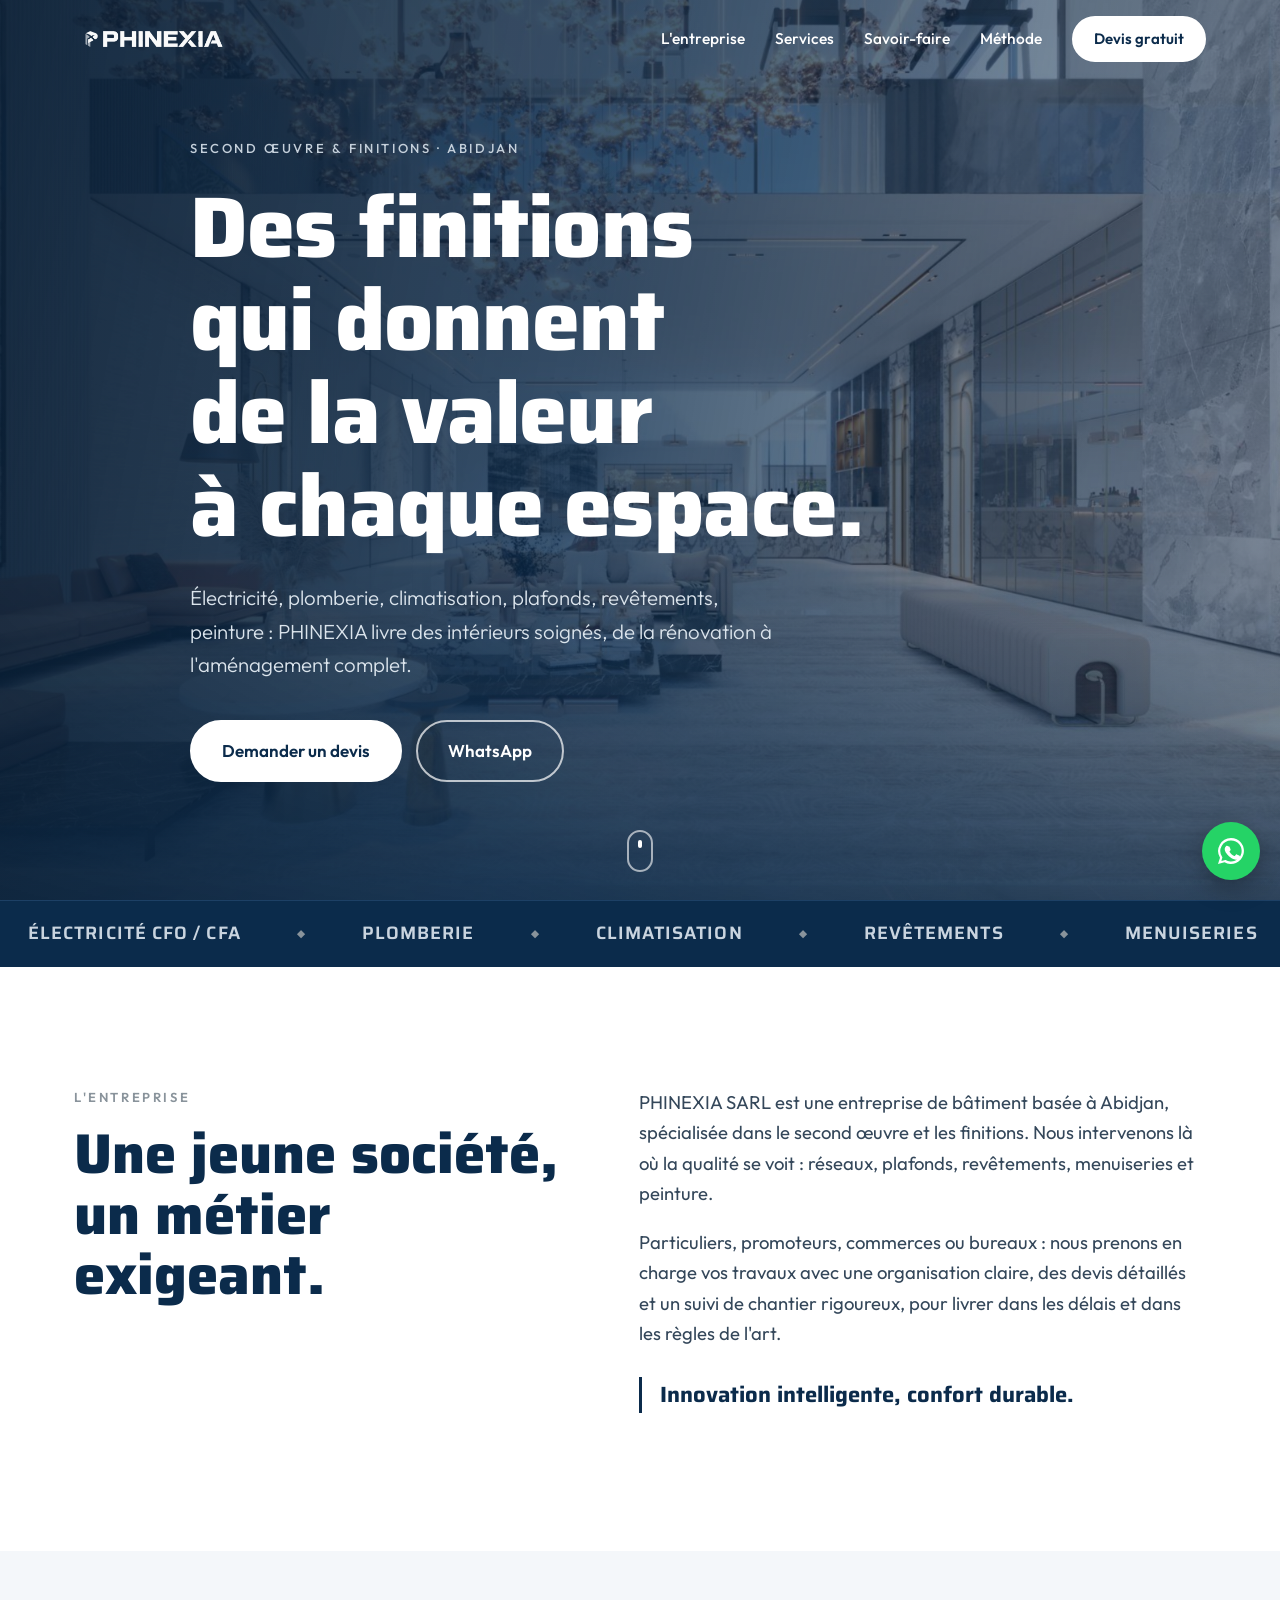
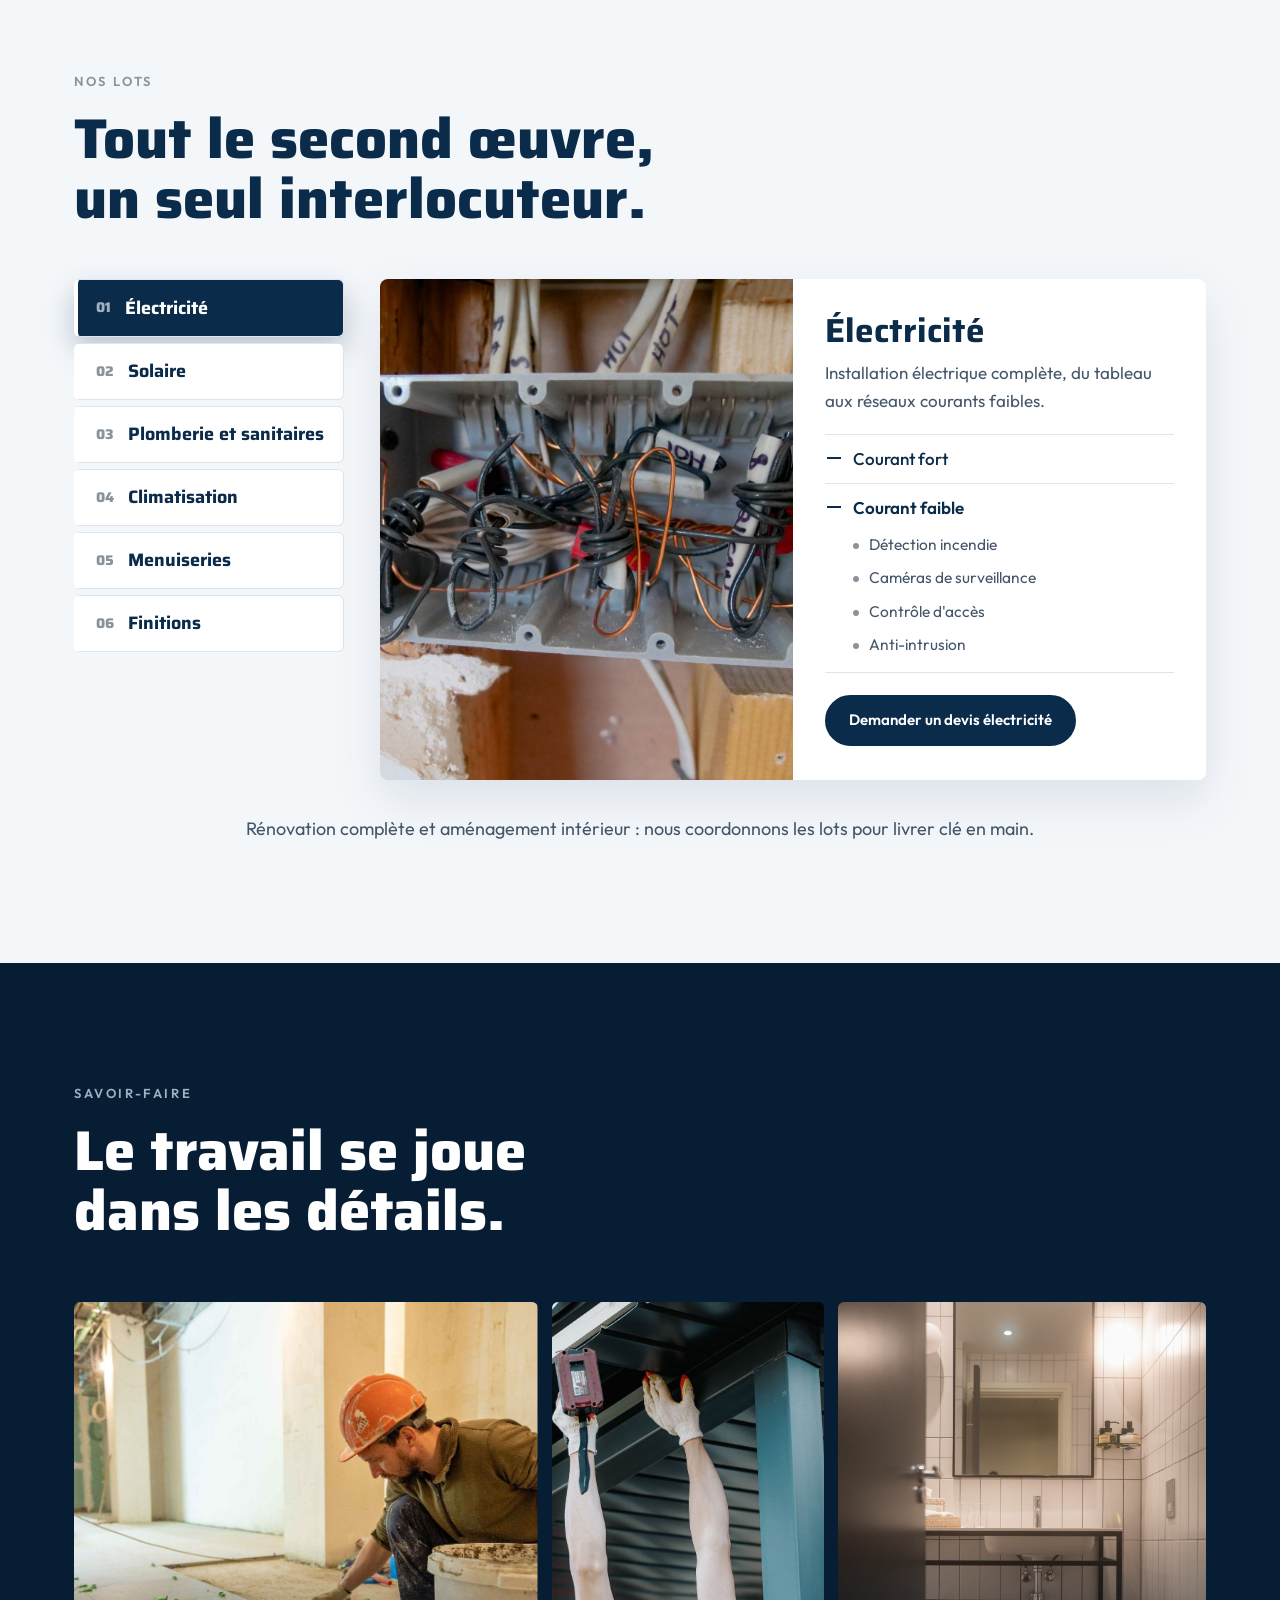
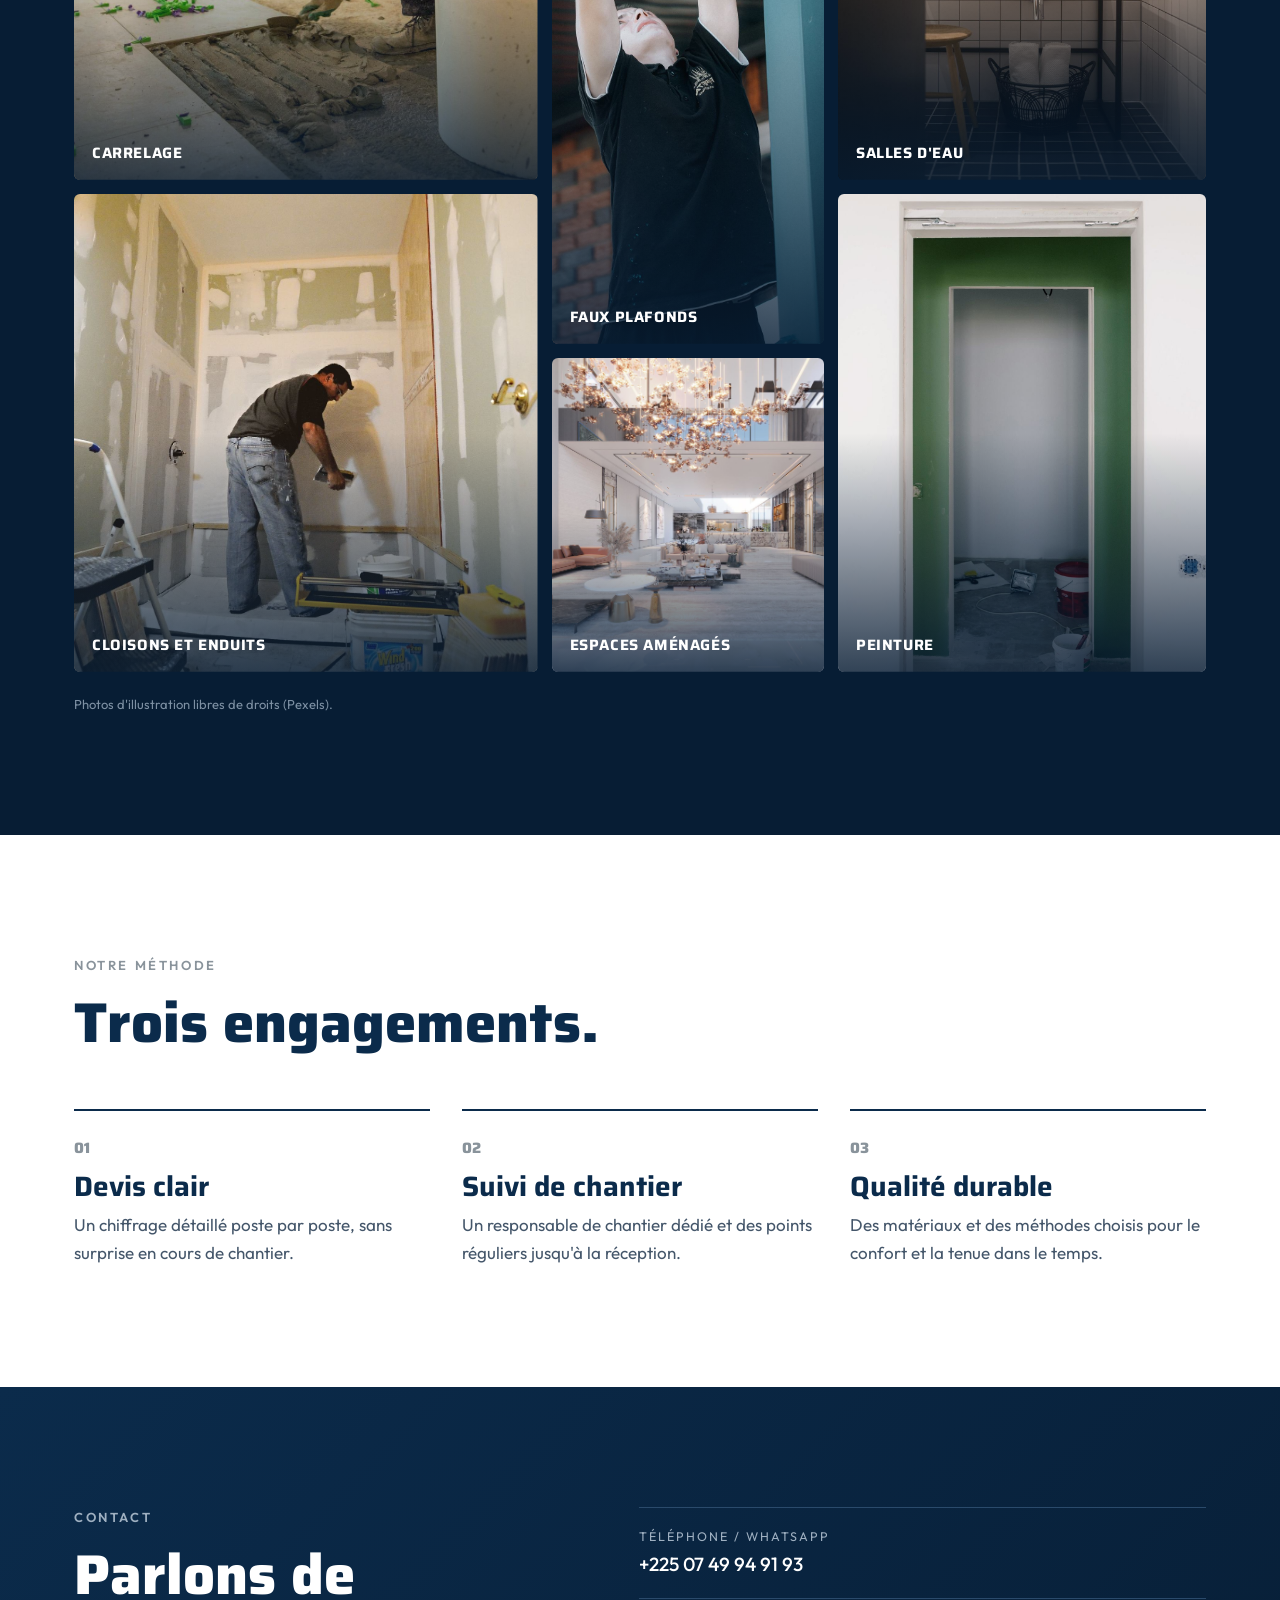
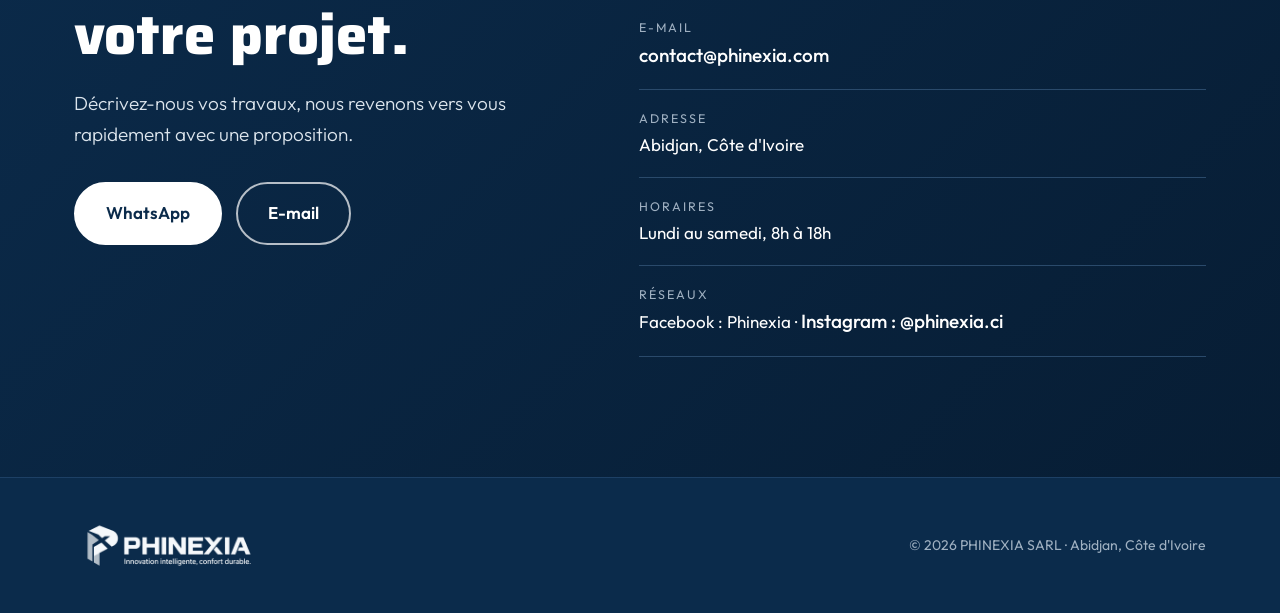
==== index.html @ 2ebe4e52 "Add files via upload" ====
<!DOCTYPE html>
<html lang="fr">
<head>
<meta charset="utf-8">
<meta name="viewport" content="width=device-width, initial-scale=1">
<title>PHINEXIA | Second œuvre et finitions du bâtiment à Abidjan</title>
<meta name="description" content="PHINEXIA SARL, second œuvre et finitions à Abidjan : électricité, plomberie, climatisation, revêtements, menuiserie, faux plafonds, peinture, étanchéité, rénovation et aménagement intérieur.">
<meta name="theme-color" content="#0B2B4B">
<meta property="og:title" content="PHINEXIA | Second œuvre et finitions à Abidjan">
<meta property="og:description" content="Innovation intelligente, confort durable.">
<meta property="og:image" content="assets/salon.jpg">
<meta property="og:type" content="website">
<link rel="icon" href="favicon.png">
<link rel="preconnect" href="https://fonts.googleapis.com">
<link rel="preconnect" href="https://fonts.gstatic.com" crossorigin>
<link href="https://fonts.googleapis.com/css2?family=Outfit:wght@300;400;500;600&family=Saira:wght@600;700;800&display=swap" rel="stylesheet">
<link rel="stylesheet" href="style.css">
</head>
<body>
<div class="progress" id="progress"></div>
<header class="header" id="header">
  <div class="wrap nav">
    <a href="#top" class="brand"><img class="l-light" src="assets/logo-light.png" alt="PHINEXIA" width="160" height="39"><img class="l-dark" src="assets/logo-header.png" alt="" width="160" height="39"></a>
    <button class="burger" id="burger" aria-label="Menu" aria-expanded="false"><span></span><span></span></button>
    <nav id="menu">
      <a href="#about">L'entreprise</a><a href="#services">Services</a><a href="#realisations">Savoir-faire</a><a href="#method">Méthode</a>
      <a href="#contact" class="btn btn-sm">Devis gratuit</a>
    </nav>
  </div>
</header>

<main id="top">
<section class="hero">
  <div class="hero-bg" id="heroBg" style="background-image:url(assets/salon.jpg)"></div>
  <div class="hero-shade"></div>
  <div class="wrap hero-in">
    <p class="eyebrow rv">Second œuvre &amp; finitions · Abidjan</p>
    <h1 class="split" id="h1"><span>Des finitions</span> <span>qui donnent</span> <span>de la valeur</span> <span>à chaque espace.</span></h1>
    <p class="lead rv d3">Électricité, plomberie, climatisation, plafonds, revêtements, peinture : PHINEXIA livre des intérieurs soignés, de la rénovation à l'aménagement complet.</p>
    <div class="cta rv d4">
      <a class="btn btn-white" href="#contact">Demander un devis</a>
      <a class="btn btn-ghost" href="https://wa.me/2250749949193?text=Bonjour%20PHINEXIA%2C%20je%20souhaite%20un%20devis." target="_blank" rel="noopener">WhatsApp</a>
    </div>
  </div>
  <a href="#about" class="scroll" aria-label="Défiler"><span></span></a>
</section>

<div class="marquee" aria-hidden="true"><div class="track">
  <span>Électricité CFO / CFA</span><span>Plomberie</span><span>Climatisation</span><span>Revêtements</span><span>Menuiseries</span><span>Faux plafonds</span><span>Peinture</span><span>Étanchéité</span><span>Aménagement intérieur</span>
  <span>Électricité CFO / CFA</span><span>Plomberie</span><span>Climatisation</span><span>Revêtements</span><span>Menuiseries</span><span>Faux plafonds</span><span>Peinture</span><span>Étanchéité</span><span>Aménagement intérieur</span>
</div></div>

<section id="about" class="section">
  <div class="wrap two">
    <div class="rv">
      <p class="kicker">L'entreprise</p>
      <h2>Une jeune société,<br>un métier exigeant.</h2>
    </div>
    <div class="prose rv d2">
      <p>PHINEXIA SARL est une entreprise de bâtiment basée à Abidjan, spécialisée dans le second œuvre et les finitions. Nous intervenons là où la qualité se voit : réseaux, plafonds, revêtements, menuiseries et peinture.</p>
      <p>Particuliers, promoteurs, commerces ou bureaux : nous prenons en charge vos travaux avec une organisation claire, des devis détaillés et un suivi de chantier rigoureux, pour livrer dans les délais et dans les règles de l'art.</p>
      <p class="sig">Innovation intelligente, confort durable.</p>
    </div>
  </div>
</section>

<section id="services" class="services">
  <div class="wrap">
    <p class="kicker rv">Nos lots</p><h2 class="rv">Tout le second œuvre,<br>un seul interlocuteur.</h2>
    <div class="tabs rv d2">
      <div class="tablist" role="tablist" aria-label="Lots de travaux">
<button role="tab" id="tab-elec" aria-controls="p-elec" aria-selected="true" tabindex="0"><span class="tn">01</span><span class="tt">Électricité</span></button>
<button role="tab" id="tab-solaire" aria-controls="p-solaire" aria-selected="false" tabindex="-1"><span class="tn">02</span><span class="tt">Solaire</span></button>
<button role="tab" id="tab-plomb" aria-controls="p-plomb" aria-selected="false" tabindex="-1"><span class="tn">03</span><span class="tt">Plomberie et sanitaires</span></button>
<button role="tab" id="tab-clim" aria-controls="p-clim" aria-selected="false" tabindex="-1"><span class="tn">04</span><span class="tt">Climatisation</span></button>
<button role="tab" id="tab-menu" aria-controls="p-menu" aria-selected="false" tabindex="-1"><span class="tn">05</span><span class="tt">Menuiseries</span></button>
<button role="tab" id="tab-fin" aria-controls="p-fin" aria-selected="false" tabindex="-1"><span class="tn">06</span><span class="tt">Finitions</span></button>
      </div>
      <div class="panels">
<div role="tabpanel" id="p-elec" aria-labelledby="tab-elec" class="panel">
<div class="p-img"><img src="assets/tableau.jpg" alt="Tableau électrique ouvert" loading="lazy"></div>
<div class="p-txt"><h3>Électricité</h3><p>Installation électrique complète, du tableau aux réseaux courants faibles.</p><ul class="sub"><li>Courant fort</li><li class="grp"><strong>Courant faible</strong><ul><li>Détection incendie</li><li>Caméras de surveillance</li><li>Contrôle d'accès</li><li>Anti-intrusion</li></ul></li></ul><a class="btn btn-sm2" href="#contact">Demander un devis électricité</a></div></div>
<div role="tabpanel" id="p-solaire" aria-labelledby="tab-solaire" class="panel" hidden>
<div class="p-img"><img src="assets/solaire2.jpg" alt="Technicien posant un panneau solaire" loading="lazy"></div>
<div class="p-txt"><h3>Solaire</h3><p>Produire votre propre énergie, avec une installation propre et sécurisée.</p><ul class="sub"><li>Panneaux photovoltaïques</li><li>Onduleurs et stockage</li><li>Raccordement et mise en service</li></ul><a class="btn btn-sm2" href="#contact">Demander un devis solaire</a></div></div>
<div role="tabpanel" id="p-plomb" aria-labelledby="tab-plomb" class="panel" hidden>
<div class="p-img"><img src="assets/plumb.jpg" alt="Installation de tuyauterie" loading="lazy"></div>
<div class="p-txt"><h3>Plomberie et sanitaires</h3><p>Alimentation, évacuation et équipements sanitaires, posés dans les règles de l'art.</p><ul class="sub"><li>Alimentation en eau</li><li>Évacuations</li><li>Sanitaires et robinetterie</li><li>Production d'eau chaude</li></ul><a class="btn btn-sm2" href="#contact">Demander un devis plomberie et sanitaires</a></div></div>
<div role="tabpanel" id="p-clim" aria-labelledby="tab-clim" class="panel" hidden>
<div class="p-img"><img src="assets/clim.jpg" alt="Technicien de climatisation" loading="lazy"></div>
<div class="p-txt"><h3>Climatisation</h3><p>Le confort thermique toute l'année, avec un matériel adapté à chaque volume.</p><ul class="sub"><li>Splits et multi-splits</li><li>Installation et mise en service</li><li>Entretien</li></ul><a class="btn btn-sm2" href="#contact">Demander un devis climatisation</a></div></div>
<div role="tabpanel" id="p-menu" aria-labelledby="tab-menu" class="panel" hidden>
<div class="p-img"><img src="assets/menu.jpg" alt="Pose de charnière sur une porte" loading="lazy"></div>
<div class="p-txt"><h3>Menuiseries</h3><p>Portes, fenêtres et agencements, ajustés au millimètre.</p><ul class="sub"><li>Portes et huisseries</li><li>Fenêtres et baies</li><li>Placards et agencements</li></ul><a class="btn btn-sm2" href="#contact">Demander un devis menuiseries</a></div></div>
<div role="tabpanel" id="p-fin" aria-labelledby="tab-fin" class="panel" hidden>
<div class="p-img"><img src="assets/enduit.jpg" alt="Ouvrier appliquant un enduit" loading="lazy"></div>
<div class="p-txt"><h3>Finitions</h3><p>Le détail qui fait la différence à la livraison.</p><ul class="sub"><li>Peinture</li><li>Revêtements de sols et de murs</li><li>Carrelage</li><li>Faux plafonds</li><li>Étanchéité</li></ul><a class="btn btn-sm2" href="#contact">Demander un devis finitions</a></div></div>
      </div>
    </div>
    <p class="also rv">Rénovation complète et aménagement intérieur : nous coordonnons les lots pour livrer clé en main.</p>
  </div>
</section>

<section id="realisations" class="section dark">
  <div class="wrap">
    <p class="kicker light rv">Savoir-faire</p>
    <h2 class="rv">Le travail se joue<br>dans les détails.</h2>
    <div class="gallery">
      <figure class="g g1 rv-img"><img src="assets/tiles.jpg" alt="Pose de carrelage" loading="lazy"><figcaption>Carrelage</figcaption></figure>
      <figure class="g g2 rv-img"><img src="assets/ceiling.jpg" alt="Pose de faux plafond" loading="lazy"><figcaption>Faux plafonds</figcaption></figure>
      <figure class="g g3 rv-img"><img src="assets/bain.jpg" alt="Salle d'eau carrelée" loading="lazy"><figcaption>Salles d'eau</figcaption></figure>
      <figure class="g g4 rv-img"><img src="assets/drywall.jpg" alt="Cloisons et enduits" loading="lazy"><figcaption>Cloisons et enduits</figcaption></figure>
      <figure class="g g5 rv-img"><img src="assets/peinture.jpg" alt="Peinture et finitions" loading="lazy"><figcaption>Peinture</figcaption></figure>
      <figure class="g g6 rv-img"><img src="assets/salon.jpg" alt="Espace aménagé" loading="lazy" style="object-position:30% 50%"><figcaption>Espaces aménagés</figcaption></figure>
    </div>
    <p class="credit">Photos d'illustration libres de droits (Pexels).</p>
  </div>
</section>

<section id="method" class="section">
  <div class="wrap">
    <p class="kicker rv">Notre méthode</p>
    <h2 class="rv">Trois engagements.</h2>
    <div class="steps">
      <div class="step rv"><span>01</span><h3>Devis clair</h3><p>Un chiffrage détaillé poste par poste, sans surprise en cours de chantier.</p></div>
      <div class="step rv d2"><span>02</span><h3>Suivi de chantier</h3><p>Un responsable de chantier dédié et des points réguliers jusqu'à la réception.</p></div>
      <div class="step rv d3"><span>03</span><h3>Qualité durable</h3><p>Des matériaux et des méthodes choisis pour le confort et la tenue dans le temps.</p></div>
    </div>
  </div>
</section>

<section id="contact" class="section contact">
  <div class="wrap two">
    <div class="rv">
      <p class="kicker light">Contact</p>
      <h2>Parlons de<br>votre projet.</h2>
      <p class="lead2">Décrivez-nous vos travaux, nous revenons vers vous rapidement avec une proposition.</p>
      <div class="cta">
        <a class="btn btn-white" href="https://wa.me/2250749949193?text=Bonjour%20PHINEXIA%2C%20je%20souhaite%20un%20devis." target="_blank" rel="noopener">WhatsApp</a>
        <a class="btn btn-ghost" href="mailto:contact@phinexia.com">E-mail</a>
      </div>
    </div>
    <ul class="info rv d2">
      <li><span>Téléphone / WhatsApp</span><a href="tel:+2250749949193">+225 07 49 94 91 93</a></li>
      <li><span>E-mail</span><a href="mailto:contact@phinexia.com">contact@phinexia.com</a></li>
      <li><span>Adresse</span>Abidjan, Côte d'Ivoire</li>
      <li><span>Horaires</span>Lundi au samedi, 8h à 18h</li>
      <li><span>Réseaux</span>Facebook : Phinexia · <a href="https://www.instagram.com/phinexia.ci/" target="_blank" rel="noopener">Instagram : @phinexia.ci</a></li>
    </ul>
  </div>
</section>
</main>

<footer class="footer"><div class="wrap foot"><img src="assets/logo-footer.png" alt="PHINEXIA" width="200" height="71"><p>© <span id="y">2026</span> PHINEXIA SARL · Abidjan, Côte d'Ivoire</p></div></footer>

<a class="wa" href="https://wa.me/2250749949193?text=Bonjour%20PHINEXIA%2C%20je%20souhaite%20un%20devis." target="_blank" rel="noopener" aria-label="WhatsApp"><svg viewBox="0 0 32 32"><path fill="#fff" d="M16 3a13 13 0 0 0-11 19.7L3 29l6.5-1.7A13 13 0 1 0 16 3zm0 2.4a10.6 10.6 0 1 1-5.4 19.7l-.4-.2-3.8 1 1-3.7-.3-.4A10.6 10.6 0 0 1 16 5.4zm-4 5.3c-.3 0-.7.1-1 .5-.4.4-1.3 1.3-1.3 3.1s1.4 3.6 1.5 3.8c.2.2 2.600 4.100 6.400 5.600 3.200 1.200 3.800 1 4.500.9.700-.1 2.200-.9 2.500-1.800.3-.9.3-1.600.2-1.800-.1-.2-.3-.3-.7-.5l-2.300-1.100c-.3-.1-.6-.2-.8.200l-1 1.200c-.2.200-.4.200-.7.100-.4-.2-1.500-.6-2.800-1.700-1-.9-1.700-2-1.900-2.400-.2-.4 0-.5.200-.7l.5-.6.300-.5c.1-.2 0-.4 0-.5l-1-2.400c-.3-.6-.5-.5-.8-.5z"/></svg></a>

<script src="main.js"></script>
</body>
</html>
---- style.css ----
:root{--navy:#0B2B4B;--navy2:#071d34;--grey:#89939B;--bg:#F4F7FA;--ink:#1c2b3a;--line:#dde5ee;--ease:cubic-bezier(.2,.7,.2,1)}
*{box-sizing:border-box}html{scroll-behavior:smooth}
body{margin:0;overflow-x:clip;font-family:Outfit,system-ui,sans-serif;color:var(--ink);line-height:1.65;font-size:17px;background:#fff;overflow-x:hidden}
img{max-width:100%;display:block}
.wrap{max-width:1180px;margin:0 auto;padding:0 24px}
h1,h2,h3{font-family:Saira,Outfit,sans-serif;color:var(--navy);line-height:1.08;margin:0}
.progress{position:fixed;top:0;left:0;height:3px;background:#fff;z-index:60;width:0;mix-blend-mode:difference}
/* header */
.header{position:fixed;top:0;left:0;right:0;z-index:50;transition:background .35s,box-shadow .35s}
.nav{display:flex;align-items:center;justify-content:space-between;height:78px;transition:height .35s}
.header.solid{background:rgba(255,255,255,.94);backdrop-filter:blur(10px);box-shadow:0 1px 0 var(--line)}
.header.solid .nav{height:64px}
.brand img{width:160px;height:auto}
.l-dark{display:none}.header.solid .l-dark,.header.menu-open .l-dark{display:block}.header.solid .l-light,.header.menu-open .l-light{display:none}
nav{display:flex;align-items:center;gap:30px}
nav a{color:#fff;text-decoration:none;font-weight:500;font-size:15.5px;position:relative}
nav a:not(.btn)::after{content:"";position:absolute;left:0;bottom:-4px;height:2px;width:0;background:currentColor;transition:width .3s var(--ease)}
nav a:not(.btn):hover::after{width:100%}
.header.solid nav a{color:var(--navy)}.header.solid nav a.btn{color:#fff}
.btn{display:inline-block;background:var(--navy);color:#fff;padding:15px 30px;border-radius:999px;text-decoration:none;font-weight:600;border:2px solid var(--navy);transition:.3s var(--ease)}
.btn:hover{transform:translateY(-2px);box-shadow:0 10px 24px rgba(11,43,75,.3)}
.btn-sm{padding:9px 20px;font-size:15px;background:#fff;color:var(--navy);border-color:#fff}
.header.solid .btn-sm{background:var(--navy);border-color:var(--navy)}
.btn-white{background:#fff;color:var(--navy);border-color:#fff}
.btn-ghost{background:transparent;color:#fff;border-color:rgba(255,255,255,.7)}.btn-ghost:hover{background:#fff;color:var(--navy)}
.burger{display:none;background:none;border:0;padding:10px;cursor:pointer}
.burger span{display:block;width:28px;height:2px;background:#fff;margin:7px 0;transition:.3s}
.header.solid .burger span,.header.menu-open .burger span{background:var(--navy)}
/* hero */
.hero{position:relative;min-height:100vh;min-height:100svh;display:flex;align-items:center;color:#fff;overflow:hidden;background:var(--navy)}
.hero-bg{position:absolute;inset:-6% 0;background-size:cover;background-position:center;will-change:transform;transform:scale(1.08);animation:zoom 22s ease-out forwards}
@keyframes zoom{from{filter:brightness(.9)}to{filter:brightness(1)}}
.hero-shade{position:absolute;inset:0;background:linear-gradient(100deg,rgba(7,29,52,.92) 0%,rgba(11,43,75,.78) 45%,rgba(11,43,75,.35) 100%),linear-gradient(0deg,rgba(7,29,52,.7),transparent 35%)}
.hero-in{position:relative;z-index:2;padding-top:110px;padding-bottom:90px}
.hero h1{color:#fff;font-size:clamp(40px,7vw,86px);font-weight:800;max-width:900px;letter-spacing:-.01em}
.split span{display:inline-block;opacity:0;transform:translateY(40px);transition:opacity .9s var(--ease),transform .9s var(--ease)}
.ready .split span{opacity:1;transform:none}
.eyebrow{text-transform:uppercase;letter-spacing:.2em;font-size:13px;color:#c5d0db;margin:0 0 22px;font-weight:500}
.lead{font-size:clamp(17px,1.6vw,21px);max-width:600px;color:#dbe4ec;margin:28px 0 38px;font-weight:300}
.cta{display:flex;gap:14px;flex-wrap:wrap}
.scroll{position:absolute;left:50%;bottom:28px;width:26px;height:42px;border:2px solid rgba(255,255,255,.6);border-radius:14px;z-index:2;transform:translateX(-50%)}
.scroll span{position:absolute;left:50%;top:8px;width:4px;height:8px;margin-left:-2px;background:#fff;border-radius:2px;animation:sc 1.8s infinite}
@keyframes sc{0%{opacity:0;transform:translateY(0)}30%{opacity:1}100%{opacity:0;transform:translateY(16px)}}
/* reveal */
.rv{opacity:0;transform:translateY(34px);transition:opacity .9s var(--ease),transform .9s var(--ease)}
.rv.in{opacity:1;transform:none}
.hero .rv{transition-delay:.7s}.hero .rv.d3{transition-delay:1.0s}.hero .rv.d4{transition-delay:1.2s}
.ready .hero .rv{opacity:1;transform:none}
.d2{transition-delay:.15s}.d3{transition-delay:.3s}
.rv-img img{clip-path:inset(0 0 100% 0);transform:scale(1.18);transition:clip-path 1.1s var(--ease),transform 1.6s var(--ease)}.rv-img.in img{clip-path:inset(0 0 0 0);transform:scale(1)}
/* marquee */
.marquee{background:var(--navy);color:#fff;overflow:hidden;white-space:nowrap;padding:18px 0;border-top:1px solid #1d4065}
.track{display:inline-flex;animation:mq 38s linear infinite}
.track span{font-family:Saira;font-weight:600;font-size:18px;letter-spacing:.06em;text-transform:uppercase;padding:0 28px;color:#c9d4df}
.track span::after{content:"◆";margin-left:56px;color:var(--grey);font-size:10px;vertical-align:middle}
@keyframes mq{to{transform:translateX(-50%)}}
/* sections */
.section{padding:120px 0}
.kicker{text-transform:uppercase;letter-spacing:.2em;font-size:13px;font-weight:600;color:var(--grey);margin:0 0 16px}.kicker.light{color:#9fb0c1}
h2{font-size:clamp(32px,4.6vw,56px);font-weight:800}
.two{display:grid;grid-template-columns:1fr 1.15fr;gap:72px;align-items:start}
.prose p{margin:0 0 18px;font-size:18.5px;color:#34475a}
.prose .sig{font-family:Saira;font-weight:700;color:var(--navy);font-size:22px;margin-top:28px;padding-left:18px;border-left:3px solid var(--navy)}
/* services */
.services{background:var(--bg);padding:120px 0}
.services h2{margin-bottom:50px}
.tabs{min-width:0;display:grid;grid-template-columns:270px 1fr;gap:36px;align-items:start}
.tablist{display:flex;flex-direction:column;gap:6px}
.tablist button{font:inherit;display:flex;align-items:center;gap:14px;text-align:left;background:#fff;border:1px solid var(--line);border-left:4px solid transparent;border-radius:6px;padding:16px 18px;cursor:pointer;color:var(--navy);transition:.3s var(--ease)}
.tablist button:hover{transform:translateX(4px);border-color:var(--grey)}
.tablist button[aria-selected=true]{background:var(--navy);color:#fff;border-left-color:#fff;box-shadow:0 12px 28px rgba(11,43,75,.25)}
.tn{font-family:Saira;font-weight:800;font-size:14px;color:var(--grey)}
.tablist button[aria-selected=true] .tn{color:#9fb0c1}
.tt{font-family:Saira;font-weight:700;font-size:18px;line-height:1.15}
.panel{display:grid;grid-template-columns:1fr 1fr;background:#fff;border-radius:8px;overflow:hidden;box-shadow:0 20px 50px rgba(11,43,75,.1);animation:pin .6s var(--ease)}
.panel[hidden]{display:none}
@keyframes pin{from{opacity:0;transform:translateY(16px)}to{opacity:1;transform:none}}
.p-img{min-height:380px;background:var(--navy)}.p-img img{width:100%;height:100%;object-fit:cover}
.p-txt{padding:34px 32px}
.p-txt h3{font-size:clamp(26px,2.6vw,34px);margin-bottom:10px}
.p-txt p{margin:0 0 18px;color:#44566a}
.sub,.sub ul{list-style:none;margin:0;padding:0}
.sub>li{padding:10px 0 10px 28px;border-top:1px solid var(--line);position:relative;font-weight:500;color:var(--navy)}
.sub>li:last-child{border-bottom:1px solid var(--line)}
.sub>li::before{content:"";position:absolute;left:2px;top:22px;width:14px;height:2px;background:var(--navy)}
.sub .grp strong{font-weight:600}
.sub .grp ul{margin-top:6px}
.sub .grp ul li{padding:4px 0 4px 16px;font-weight:400;color:#44566a;font-size:15.5px;position:relative}
.sub .grp ul li::before{content:"";position:absolute;left:0;top:15px;width:6px;height:6px;border-radius:50%;background:var(--grey)}
.btn-sm2{margin-top:22px;padding:11px 22px;font-size:15px}
.also{margin:34px 0 0;text-align:center;color:#44566a;font-size:18px}
/* gallery */
.dark{background:var(--navy2);color:#fff}.dark h2{color:#fff}
.gallery{display:grid;grid-template-columns:repeat(12,1fr);grid-auto-rows:150px;gap:14px;margin-top:60px}
.g{margin:0;position:relative;overflow:hidden;border-radius:6px}
.g img{width:100%;height:100%;object-fit:cover;transition:transform .8s var(--ease)!important}
.g:hover img{transform:scale(1.07)!important}
.g::after{content:"";position:absolute;inset:0;background:linear-gradient(0deg,rgba(7,29,52,.8),transparent 50%);pointer-events:none}
.g figcaption{position:absolute;left:18px;bottom:14px;z-index:2;font-family:Saira;font-weight:700;letter-spacing:.04em;text-transform:uppercase;font-size:15px}
.g1{grid-column:1/6;grid-row:span 3}.g2{grid-column:6/9;grid-row:span 4}.g3{grid-column:9/13;grid-row:span 3}
.g4{grid-column:1/6;grid-row:span 3}.g5{grid-column:9/13;grid-row:span 2}.g6{grid-column:6/9;grid-row:span 2}
.g1{grid-row:1/4}.g2{grid-row:1/5}.g3{grid-row:1/4}.g4{grid-row:4/7}.g6{grid-row:5/7}.g5{grid-row:4/7}
.credit{color:#7d90a3;font-size:13px;margin:22px 0 0}
/* steps */
.steps{display:grid;grid-template-columns:repeat(3,1fr);gap:32px;margin-top:56px}
.step{border-top:2px solid var(--navy);padding-top:22px;transition:transform .4s var(--ease)}
.step:hover{transform:translateY(-6px)}
.step span{font-family:Saira;font-weight:800;color:var(--grey);font-size:15px}
.step h3{font-size:28px;margin:10px 0}.step p{margin:0;color:#44566a}
/* contact */
.contact{background:linear-gradient(135deg,#0B2B4B,#071d34);color:#fff}.contact h2{color:#fff}
.lead2{color:#dbe4ec;font-size:19px;margin:22px 0 32px;font-weight:300}
.info{list-style:none;margin:0;padding:0;border-top:1px solid #2a4a6b}
.info li{padding:18px 0;border-bottom:1px solid #2a4a6b}
.info span{display:block;font-size:12.5px;text-transform:uppercase;letter-spacing:.16em;color:#9fb0c1;margin-bottom:2px}
.info a{color:#fff;text-decoration:none;font-weight:500;font-size:19px}.info a:hover{text-decoration:underline}
.footer{background:#0B2B4B;border-top:1px solid #1d4065;padding:34px 0;color:#9fb0c1;font-size:14px}
.foot{display:flex;align-items:center;justify-content:space-between;gap:20px;flex-wrap:wrap}.foot img{width:190px;height:auto}.foot p{margin:0}
.wa{position:fixed;right:20px;bottom:20px;width:58px;height:58px;border-radius:50%;background:#25D366;display:grid;place-items:center;z-index:55;box-shadow:0 8px 24px rgba(0,0,0,.3);transition:transform .3s}
.wa:hover{transform:scale(1.08)}.wa svg{width:32px;height:32px}
@media(max-width:960px){.tabs{grid-template-columns:minmax(0,1fr)}.tabs>*{min-width:0}.panel{min-width:0}.tablist{flex-direction:row;overflow-x:auto;gap:8px;padding-bottom:6px;scroll-snap-type:x mandatory;margin:0 -24px;padding:0 24px 6px}.tablist button{flex:0 0 auto;scroll-snap-align:start}.tablist button:hover{transform:none}.tn{display:none}.panel{grid-template-columns:1fr}.p-img{min-height:240px;aspect-ratio:16/10}.services{padding:84px 0}.two{grid-template-columns:1fr;gap:28px}.svc,.svc.rev{grid-template-columns:1fr;row-gap:26px;margin-bottom:70px}.svc.rev .svc-img{order:0}.section{padding:84px 0}.services{padding-top:84px}
 .steps{grid-template-columns:1fr}
 .gallery{grid-template-columns:repeat(2,1fr);grid-auto-rows:170px}.g1,.g2,.g3,.g4,.g5,.g6{grid-column:auto;grid-row:auto}.g1,.g3{grid-row:span 2}.g2{grid-row:span 3}.g4{grid-row:span 2}}
@media(max-width:820px){
 .burger{display:block}
 nav{display:none;position:absolute;top:100%;left:0;right:0;background:#fff;flex-direction:column;align-items:stretch;gap:0;padding:6px 24px 22px;box-shadow:0 12px 24px rgba(0,0,0,.12)}
 nav.open{display:flex}nav a,.header.solid nav a{color:var(--navy);padding:13px 0}nav a.btn,.header.solid nav a.btn{background:var(--navy);color:#fff;text-align:center;margin-top:8px}
 .header.menu-open{background:#fff}.nav{height:68px}
 .hero-in{padding-top:100px}.cta .btn{flex:1;text-align:center}
}
@media(prefers-reduced-motion:reduce){*{animation:none!important;transition:none!important}.rv,.rv-img img,.split span{opacity:1!important;transform:none!important;clip-path:none!important}}
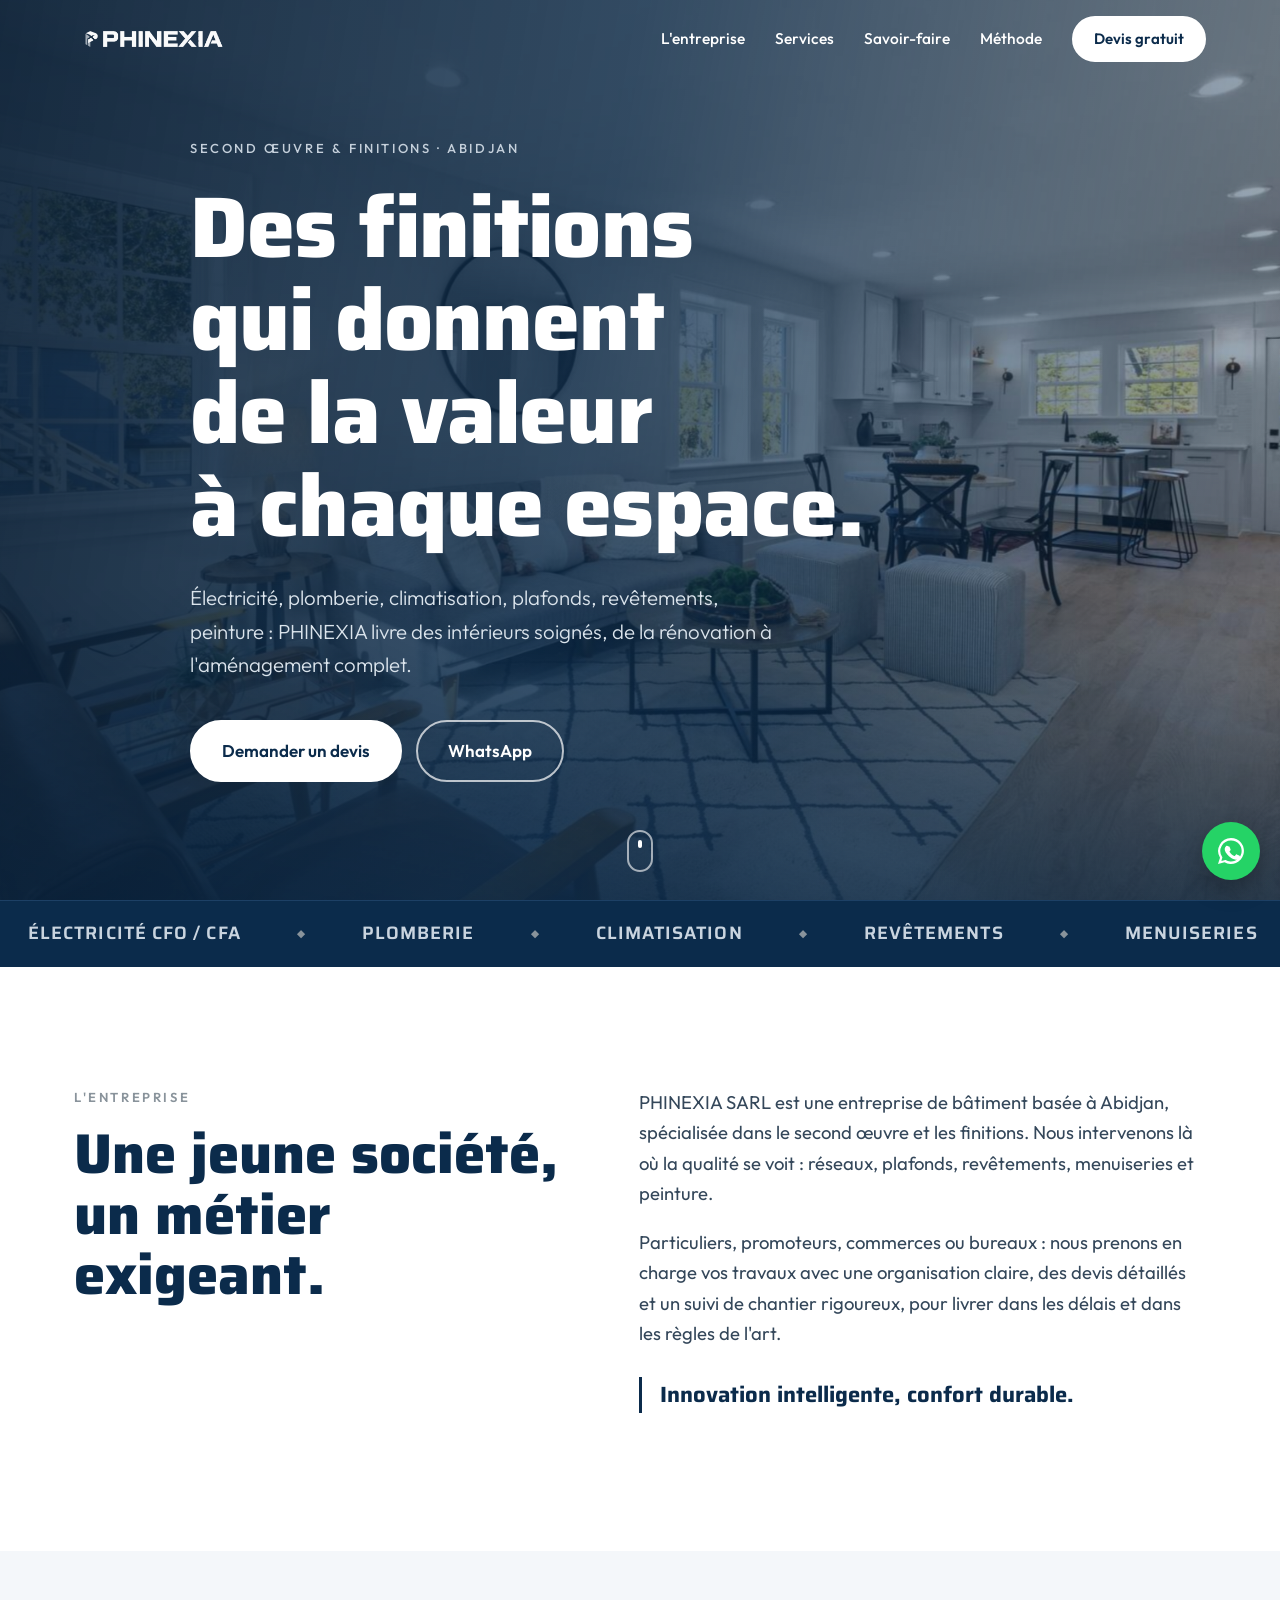
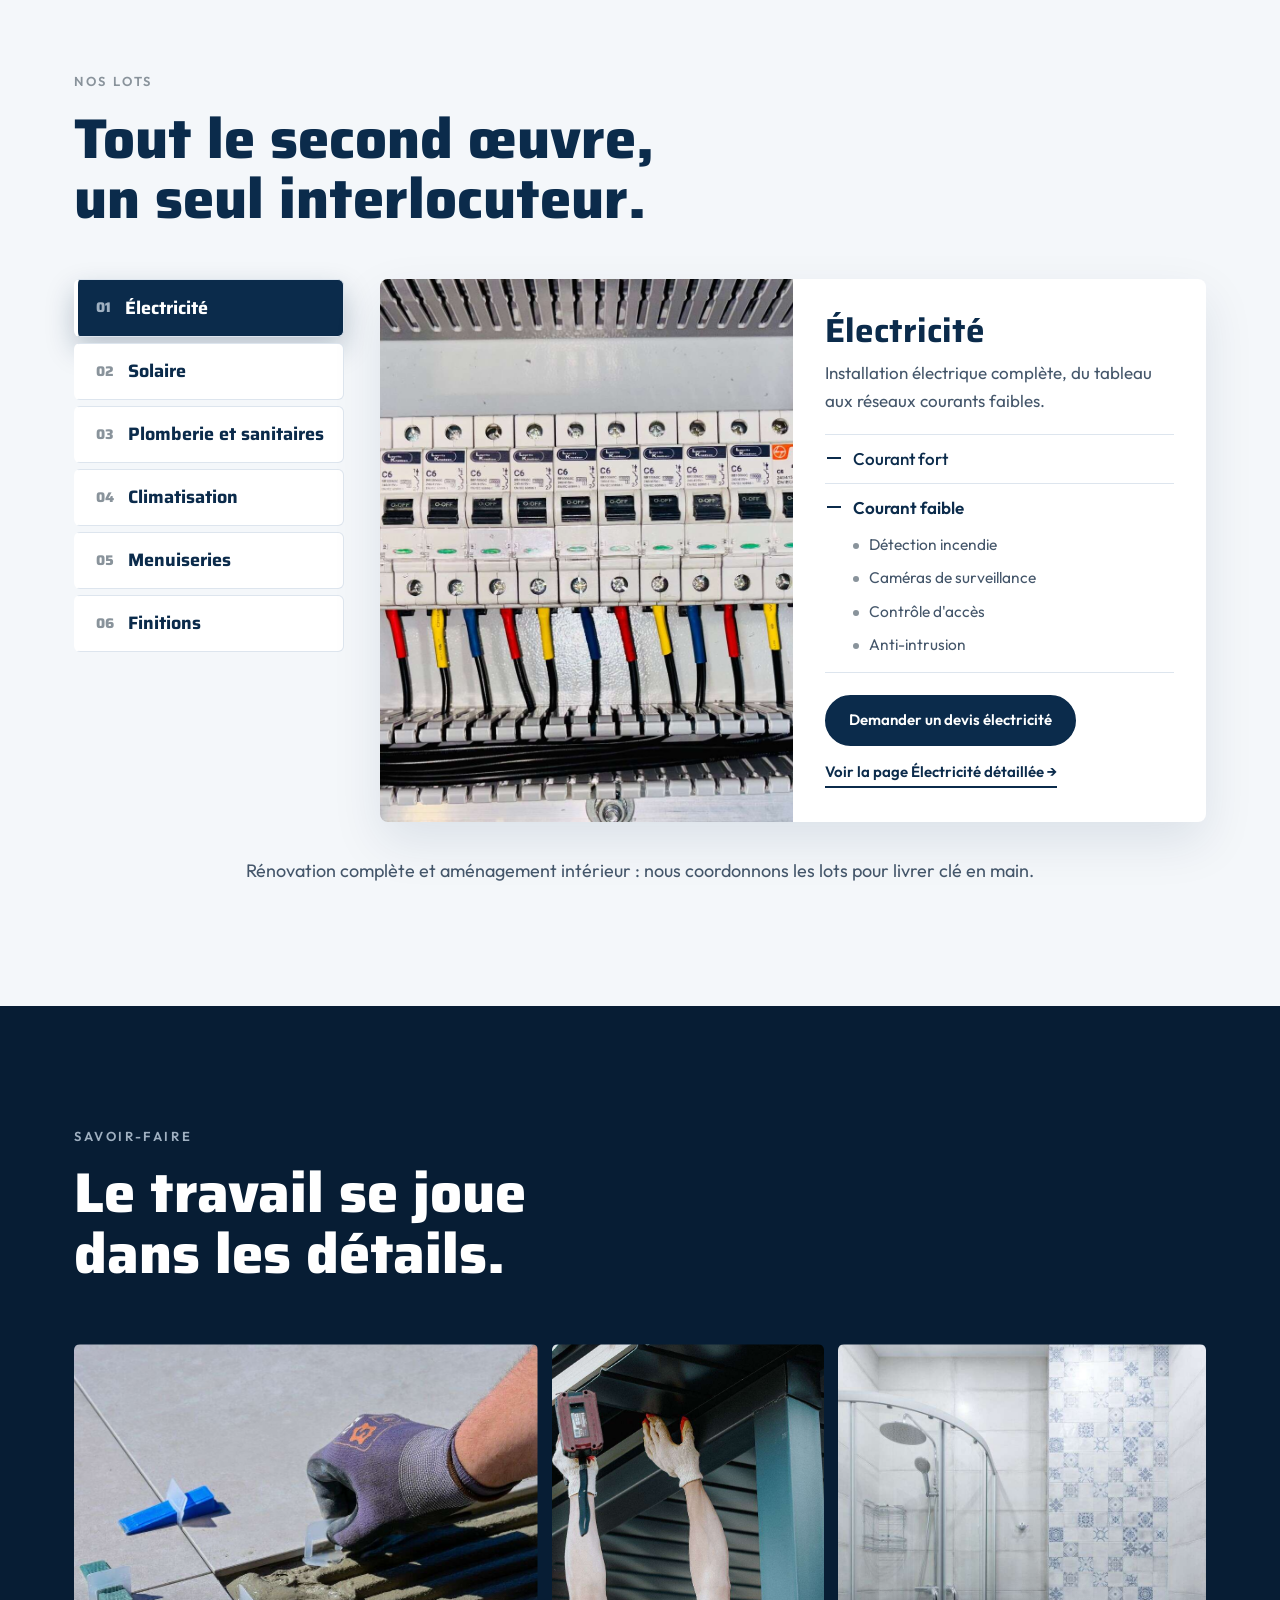
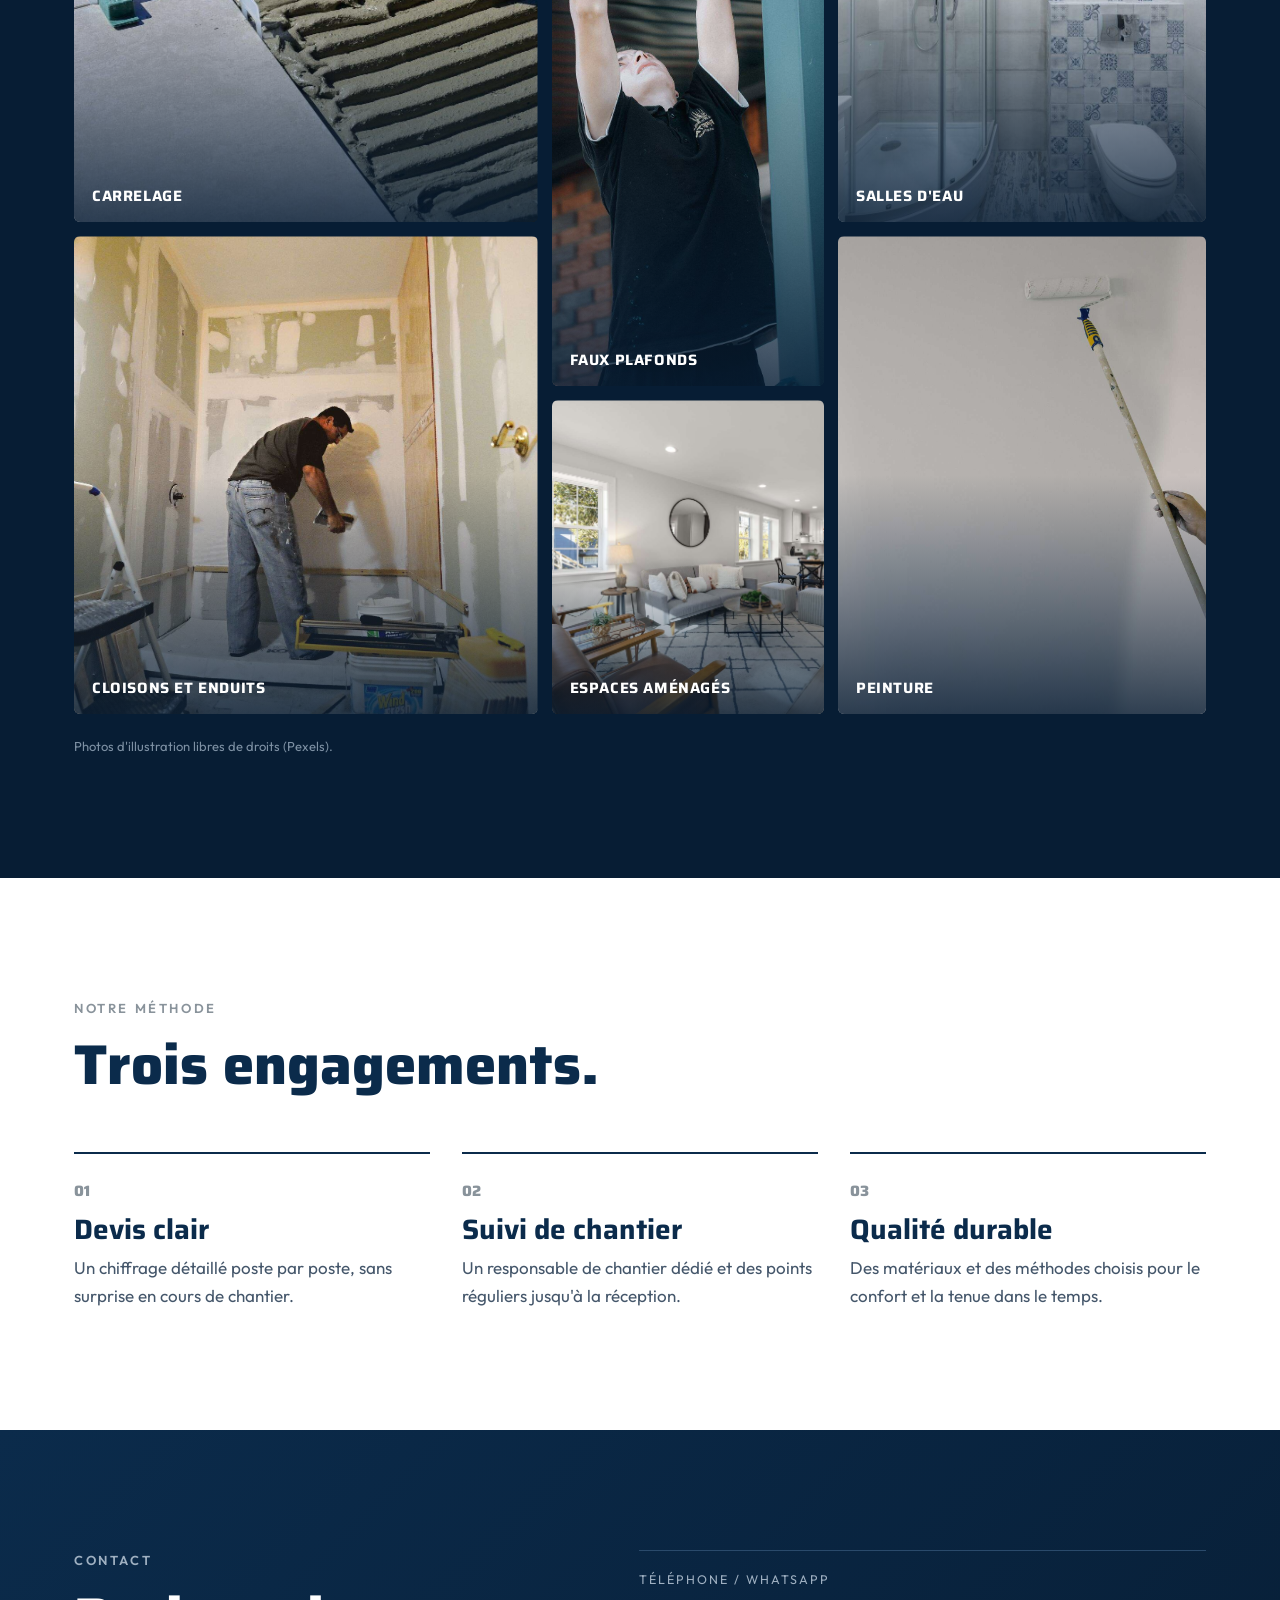
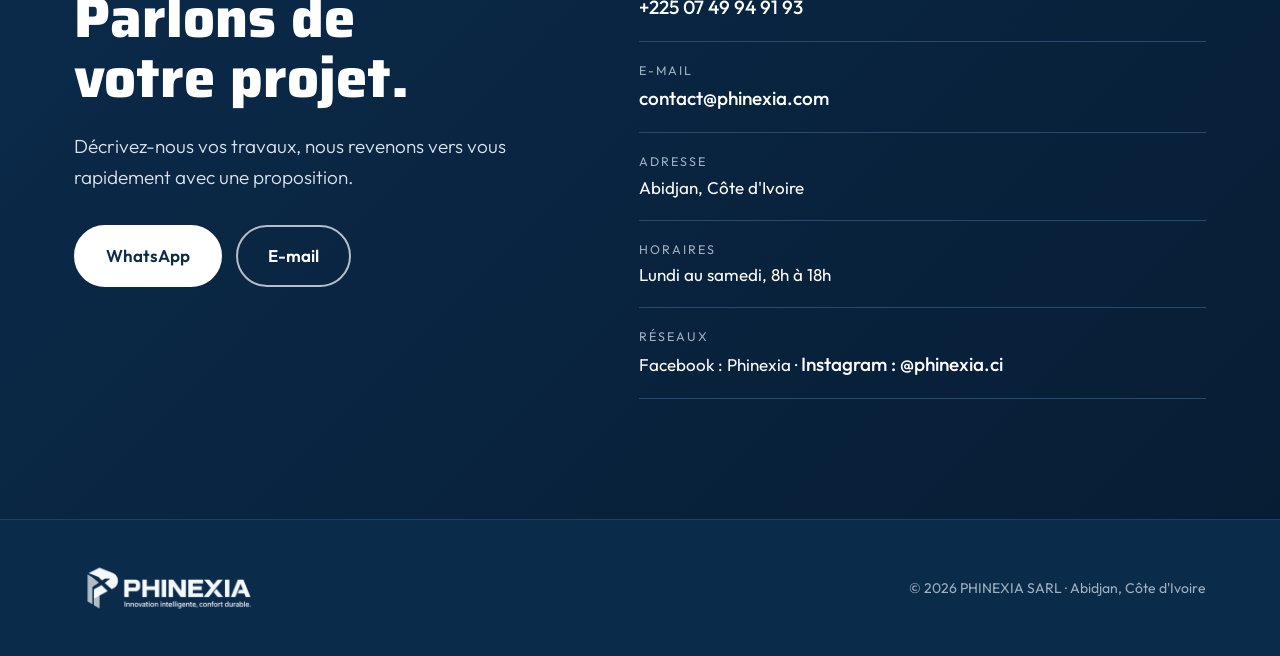
==== commit 27aac5a2: "Add files via upload" ====
--- a/index.html
+++ b/index.html
@@ -15,6 +15,7 @@
 <link rel="preconnect" href="https://fonts.gstatic.com" crossorigin>
 <link href="https://fonts.googleapis.com/css2?family=Outfit:wght@300;400;500;600&family=Saira:wght@600;700;800&display=swap" rel="stylesheet">
 <link rel="stylesheet" href="style.css">
+<link rel="stylesheet" href="page.css">
 </head>
 <body>
 <div class="progress" id="progress"></div>
@@ -79,22 +80,22 @@
       <div class="panels">
 <div role="tabpanel" id="p-elec" aria-labelledby="tab-elec" class="panel">
 <div class="p-img"><img src="assets/tableau.jpg" alt="Tableau électrique ouvert" loading="lazy"></div>
-<div class="p-txt"><h3>Électricité</h3><p>Installation électrique complète, du tableau aux réseaux courants faibles.</p><ul class="sub"><li>Courant fort</li><li class="grp"><strong>Courant faible</strong><ul><li>Détection incendie</li><li>Caméras de surveillance</li><li>Contrôle d'accès</li><li>Anti-intrusion</li></ul></li></ul><a class="btn btn-sm2" href="#contact">Demander un devis électricité</a></div></div>
+<div class="p-txt"><h3>Électricité</h3><p>Installation électrique complète, du tableau aux réseaux courants faibles.</p><ul class="sub"><li>Courant fort</li><li class="grp"><strong>Courant faible</strong><ul><li>Détection incendie</li><li>Caméras de surveillance</li><li>Contrôle d'accès</li><li>Anti-intrusion</li></ul></li></ul><a class="btn btn-sm2" href="#contact">Demander un devis électricité</a><a class="lot-link" href="electricite.html">Voir la page Électricité détaillée →</a></div></div>
 <div role="tabpanel" id="p-solaire" aria-labelledby="tab-solaire" class="panel" hidden>
 <div class="p-img"><img src="assets/solaire2.jpg" alt="Technicien posant un panneau solaire" loading="lazy"></div>
-<div class="p-txt"><h3>Solaire</h3><p>Produire votre propre énergie, avec une installation propre et sécurisée.</p><ul class="sub"><li>Panneaux photovoltaïques</li><li>Onduleurs et stockage</li><li>Raccordement et mise en service</li></ul><a class="btn btn-sm2" href="#contact">Demander un devis solaire</a></div></div>
+<div class="p-txt"><h3>Solaire</h3><p>Produire votre propre énergie, avec une installation propre et sécurisée.</p><ul class="sub"><li>Panneaux photovoltaïques</li><li>Onduleurs et stockage</li><li>Raccordement et mise en service</li></ul><a class="btn btn-sm2" href="#contact">Demander un devis solaire</a><a class="lot-link" href="solaire.html">Voir la page Solaire détaillée →</a></div></div>
 <div role="tabpanel" id="p-plomb" aria-labelledby="tab-plomb" class="panel" hidden>
 <div class="p-img"><img src="assets/plumb.jpg" alt="Installation de tuyauterie" loading="lazy"></div>
-<div class="p-txt"><h3>Plomberie et sanitaires</h3><p>Alimentation, évacuation et équipements sanitaires, posés dans les règles de l'art.</p><ul class="sub"><li>Alimentation en eau</li><li>Évacuations</li><li>Sanitaires et robinetterie</li><li>Production d'eau chaude</li></ul><a class="btn btn-sm2" href="#contact">Demander un devis plomberie et sanitaires</a></div></div>
+<div class="p-txt"><h3>Plomberie et sanitaires</h3><p>Alimentation, évacuation et équipements sanitaires, posés dans les règles de l'art.</p><ul class="sub"><li>Alimentation en eau</li><li>Évacuations</li><li>Sanitaires et robinetterie</li><li>Production d'eau chaude</li></ul><a class="btn btn-sm2" href="#contact">Demander un devis plomberie et sanitaires</a><span class="lot-soon">Page détaillée en préparation</span></div></div>
 <div role="tabpanel" id="p-clim" aria-labelledby="tab-clim" class="panel" hidden>
 <div class="p-img"><img src="assets/clim.jpg" alt="Technicien de climatisation" loading="lazy"></div>
-<div class="p-txt"><h3>Climatisation</h3><p>Le confort thermique toute l'année, avec un matériel adapté à chaque volume.</p><ul class="sub"><li>Splits et multi-splits</li><li>Installation et mise en service</li><li>Entretien</li></ul><a class="btn btn-sm2" href="#contact">Demander un devis climatisation</a></div></div>
+<div class="p-txt"><h3>Climatisation</h3><p>Le confort thermique toute l'année, avec un matériel adapté à chaque volume.</p><ul class="sub"><li>Splits et multi-splits</li><li>Installation et mise en service</li><li>Entretien</li></ul><a class="btn btn-sm2" href="#contact">Demander un devis climatisation</a><span class="lot-soon">Page détaillée en préparation</span></div></div>
 <div role="tabpanel" id="p-menu" aria-labelledby="tab-menu" class="panel" hidden>
 <div class="p-img"><img src="assets/menu.jpg" alt="Pose de charnière sur une porte" loading="lazy"></div>
-<div class="p-txt"><h3>Menuiseries</h3><p>Portes, fenêtres et agencements, ajustés au millimètre.</p><ul class="sub"><li>Portes et huisseries</li><li>Fenêtres et baies</li><li>Placards et agencements</li></ul><a class="btn btn-sm2" href="#contact">Demander un devis menuiseries</a></div></div>
+<div class="p-txt"><h3>Menuiseries</h3><p>Portes, fenêtres et agencements, ajustés au millimètre.</p><ul class="sub"><li>Portes et huisseries</li><li>Fenêtres et baies</li><li>Placards et agencements</li></ul><a class="btn btn-sm2" href="#contact">Demander un devis menuiseries</a><span class="lot-soon">Page détaillée en préparation</span></div></div>
 <div role="tabpanel" id="p-fin" aria-labelledby="tab-fin" class="panel" hidden>
 <div class="p-img"><img src="assets/enduit.jpg" alt="Ouvrier appliquant un enduit" loading="lazy"></div>
-<div class="p-txt"><h3>Finitions</h3><p>Le détail qui fait la différence à la livraison.</p><ul class="sub"><li>Peinture</li><li>Revêtements de sols et de murs</li><li>Carrelage</li><li>Faux plafonds</li><li>Étanchéité</li></ul><a class="btn btn-sm2" href="#contact">Demander un devis finitions</a></div></div>
+<div class="p-txt"><h3>Finitions</h3><p>Le détail qui fait la différence à la livraison.</p><ul class="sub"><li>Peinture</li><li>Revêtements de sols et de murs</li><li>Carrelage</li><li>Faux plafonds</li><li>Étanchéité</li></ul><a class="btn btn-sm2" href="#contact">Demander un devis finitions</a><span class="lot-soon">Page détaillée en préparation</span></div></div>
       </div>
     </div>
     <p class="also rv">Rénovation complète et aménagement intérieur : nous coordonnons les lots pour livrer clé en main.</p>
--- a/page.css
+++ b/page.css
@@ -0,0 +1,43 @@
+/* MAQUETTE v2 — composants d'enrichissement (pages métier, liens de lots, badge maquette) */
+
+/* Liens de lots (accueil) */
+.lot-link{display:inline-flex;align-items:center;gap:6px;margin-top:14px;font-weight:600;font-size:15px;color:#0B2B4B;text-decoration:none;border-bottom:2px solid #0B2B4B;padding-bottom:2px;transition:gap .25s,color .25s}
+.lot-link:hover{gap:11px;color:#0e3a63}
+.lot-soon{display:block;margin-top:14px;font-size:13px;color:#8a97a8;font-style:italic}
+
+
+/* Hero des pages métier */
+.m-hero{position:relative;min-height:74vh;display:flex;align-items:flex-end;color:#fff;overflow:hidden}
+.m-hero-bg{position:absolute;inset:0;background-size:cover;background-position:center;transform:scale(1.06)}
+.m-hero-shade{position:absolute;inset:0;background:linear-gradient(180deg,rgba(11,43,75,.30) 0%,rgba(11,43,75,.55) 45%,rgba(11,43,75,.92) 100%)}
+.m-hero .wrap{position:relative;z-index:2;padding:150px 24px 66px;width:100%}
+.m-hero .eyebrow{margin:0 0 14px;font:600 13px Outfit;letter-spacing:.22em;text-transform:uppercase;color:#ffd98a}
+.m-hero h1{font:800 clamp(30px,4.6vw,52px)/1.08 Saira;margin:0 0 16px;max-width:16ch;color:#fff}
+.m-hero .lead{margin:0 0 26px;max-width:56ch;font-size:17.5px;line-height:1.6;color:#e8eef5}
+.m-hero .cta{display:flex;gap:14px;flex-wrap:wrap}
+.trust{display:flex;gap:12px;flex-wrap:wrap;margin-top:26px}
+.trust span{background:rgba(255,255,255,.10);border:1px solid rgba(255,255,255,.28);backdrop-filter:blur(3px);padding:8px 15px;border-radius:999px;font:500 13.5px Outfit;color:#f2f6fb}
+
+/* Cartes métier */
+.svc-grid{display:grid;grid-template-columns:repeat(auto-fill,minmax(258px,1fr));gap:22px;margin-top:36px}
+.svc{background:#fff;border:1px solid #e6ebf2;border-radius:14px;overflow:hidden;display:flex;flex-direction:column;transition:transform .35s ease,box-shadow .35s ease}
+.svc:hover{transform:translateY(-6px);box-shadow:0 18px 42px rgba(11,43,75,.15)}
+.svc-img{width:100%;height:172px;object-fit:cover;display:block}
+.svc-b{padding:18px 18px 20px;flex:1}
+.svc h3{font:700 18.5px Saira;margin:0 0 8px;color:#0B2B4B}
+.svc p{margin:0;color:#4a5a6e;font-size:14.5px;line-height:1.58}
+.svc-cta{background:#0B2B4B;border:none;display:flex;align-items:center;justify-content:center;text-align:center;min-height:100%}
+.svc-cta .svc-b{display:flex;flex-direction:column;justify-content:center;gap:14px}
+.svc-cta h3{color:#fff;font-size:20px}
+.svc-cta p{color:#c9d6e4}
+.credit-small{margin-top:20px;font-size:12.5px;color:#8a97a8}
+
+.ready .m-hero .rv{opacity:1;transform:none}
+
+/* Bandeau argus / note maquette */
+.mk-note{margin-top:18px;font-size:13px;color:#8a97a8;font-style:italic}
+
+@media(max-width:640px){
+  .m-hero .wrap{padding:120px 20px 52px}
+  .svc-img{height:158px}
+}
